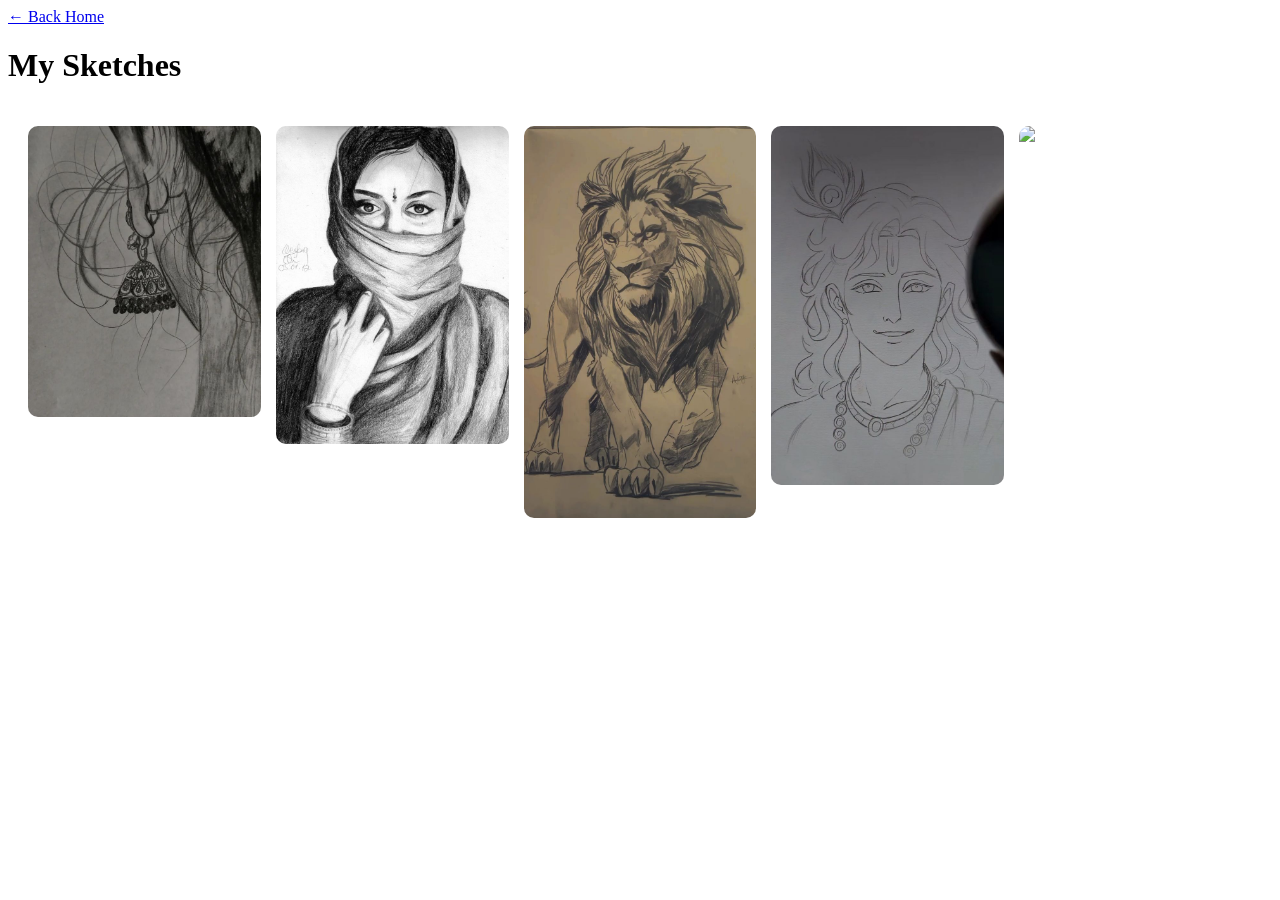
==== hobby.html @ 0a4ea5a4 "Update hobby.html" ====
<!DOCTYPE html>
<html lang="en">
<head>
    <meta charset="UTF-8">
    <title>Hobbies | Sketches</title>
    <link rel="stylesheet" href="style.css">
    <style>
        .gallery {
            display: grid;
            grid-template-columns: repeat(auto-fit, minmax(200px, 1fr));
            gap: 15px;
            padding: 20px;
        }
        .gallery img {
            width: 100%;
            border-radius: 10px;
            transition: transform 0.3s;
        }
        .gallery img:hover { transform: scale(1.05); }
    </style>
</head>
<body>
    <div class="container">
        <a href="index.html" class="nav-item">← Back Home</a>
        <h1>My Sketches</h1>
        <div class="gallery">
            <img src="drawing1.jpg">
            <img src="drawing1.jpg.jpg">
            <img src="drawing3.jpg.jpg">
            <img src="drawing4.jpg.jpg">
            <img src="niki.jpg">
        </div>
    </div>
</body>
</html>
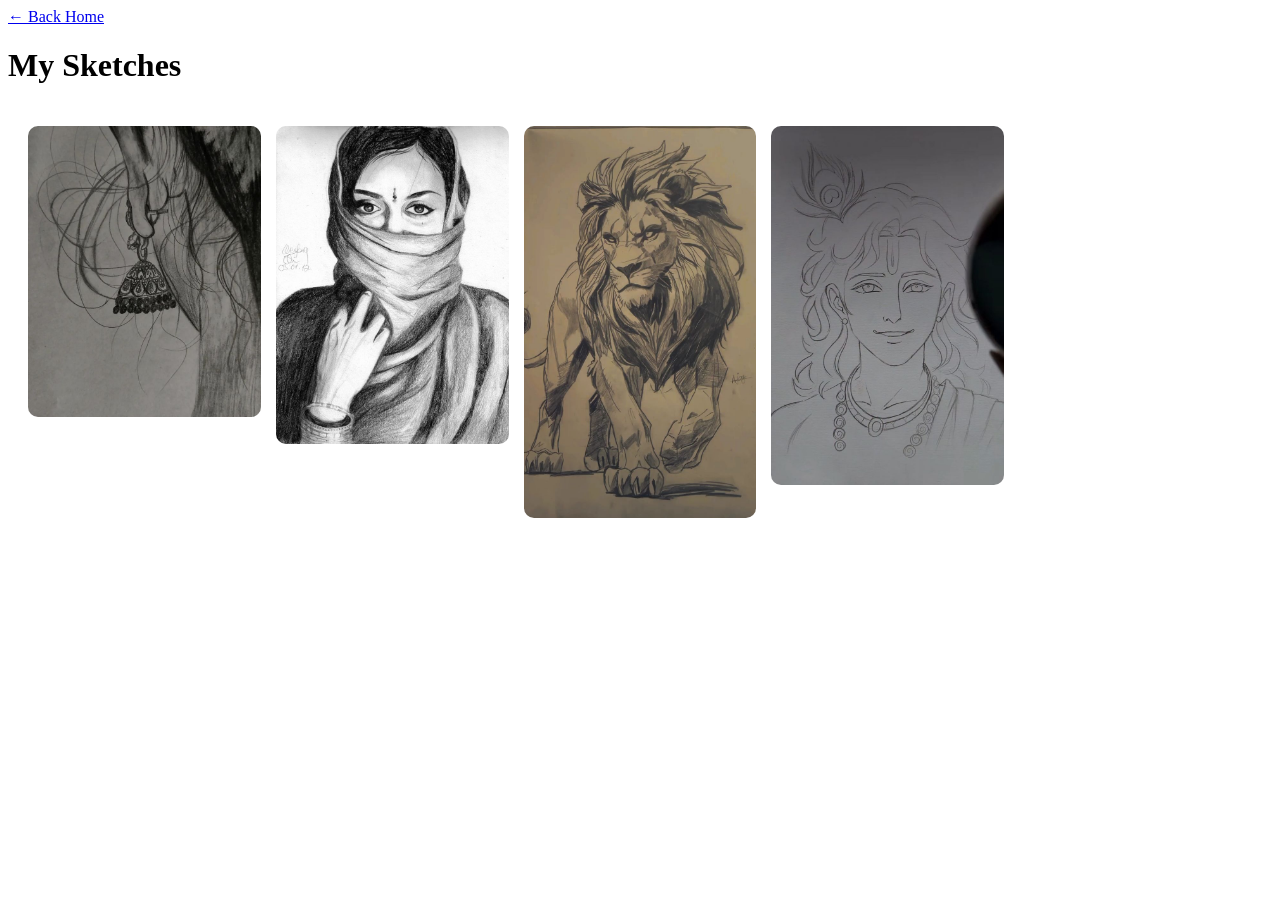
==== commit be133c7f: "Update hobby.html" ====
--- a/hobby.html
+++ b/hobby.html
@@ -28,7 +28,7 @@
             <img src="drawing1.jpg.jpg">
             <img src="drawing3.jpg.jpg">
             <img src="drawing4.jpg.jpg">
-            <img src="niki.jpg">
+            <img src="">
         </div>
     </div>
 </body>
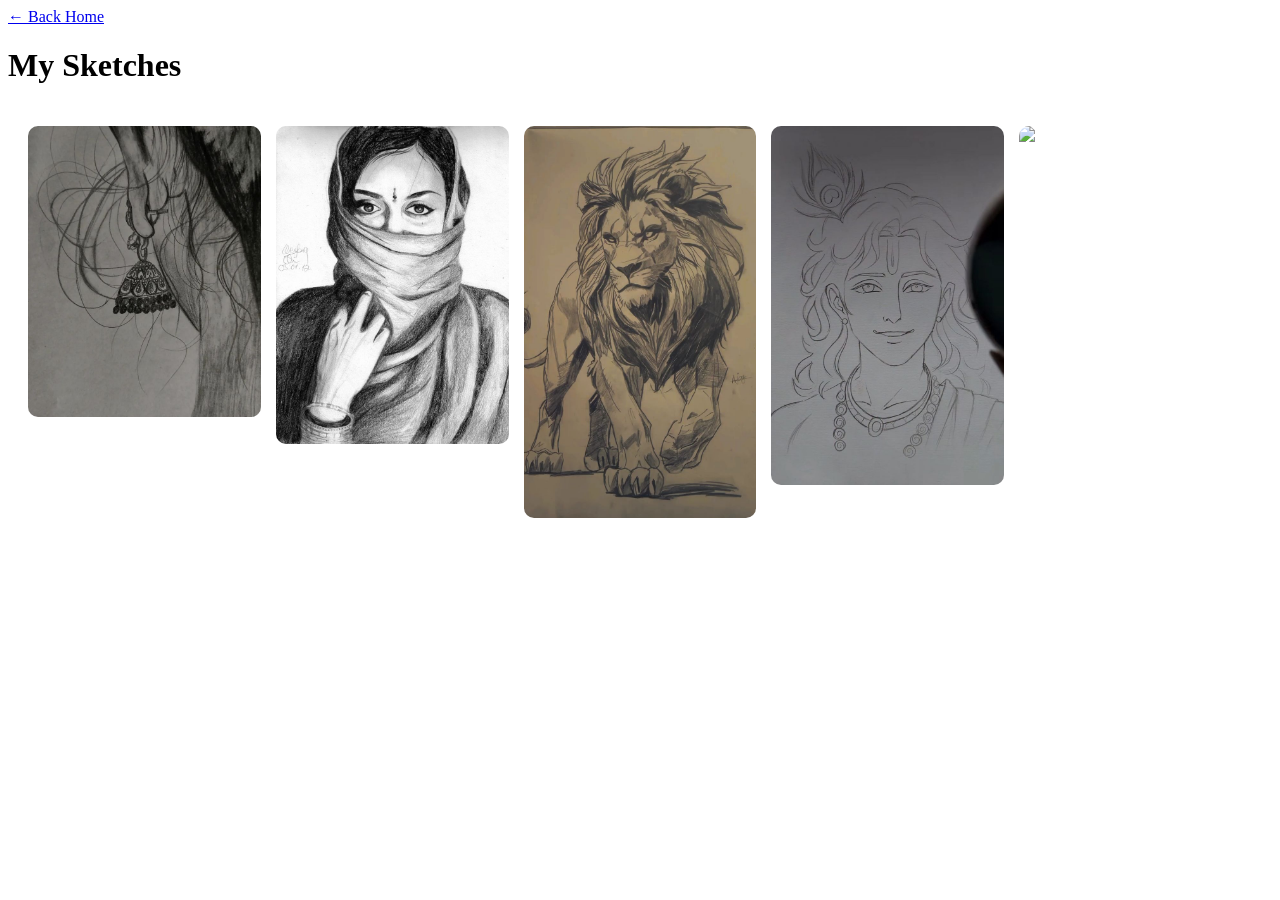
==== commit d97840ec: "Update hobby.html" ====
--- a/hobby.html
+++ b/hobby.html
@@ -28,7 +28,7 @@
             <img src="drawing1.jpg.jpg">
             <img src="drawing3.jpg.jpg">
             <img src="drawing4.jpg.jpg">
-            <img src="">
+            <img src="niki.jpg">
         </div>
     </div>
 </body>
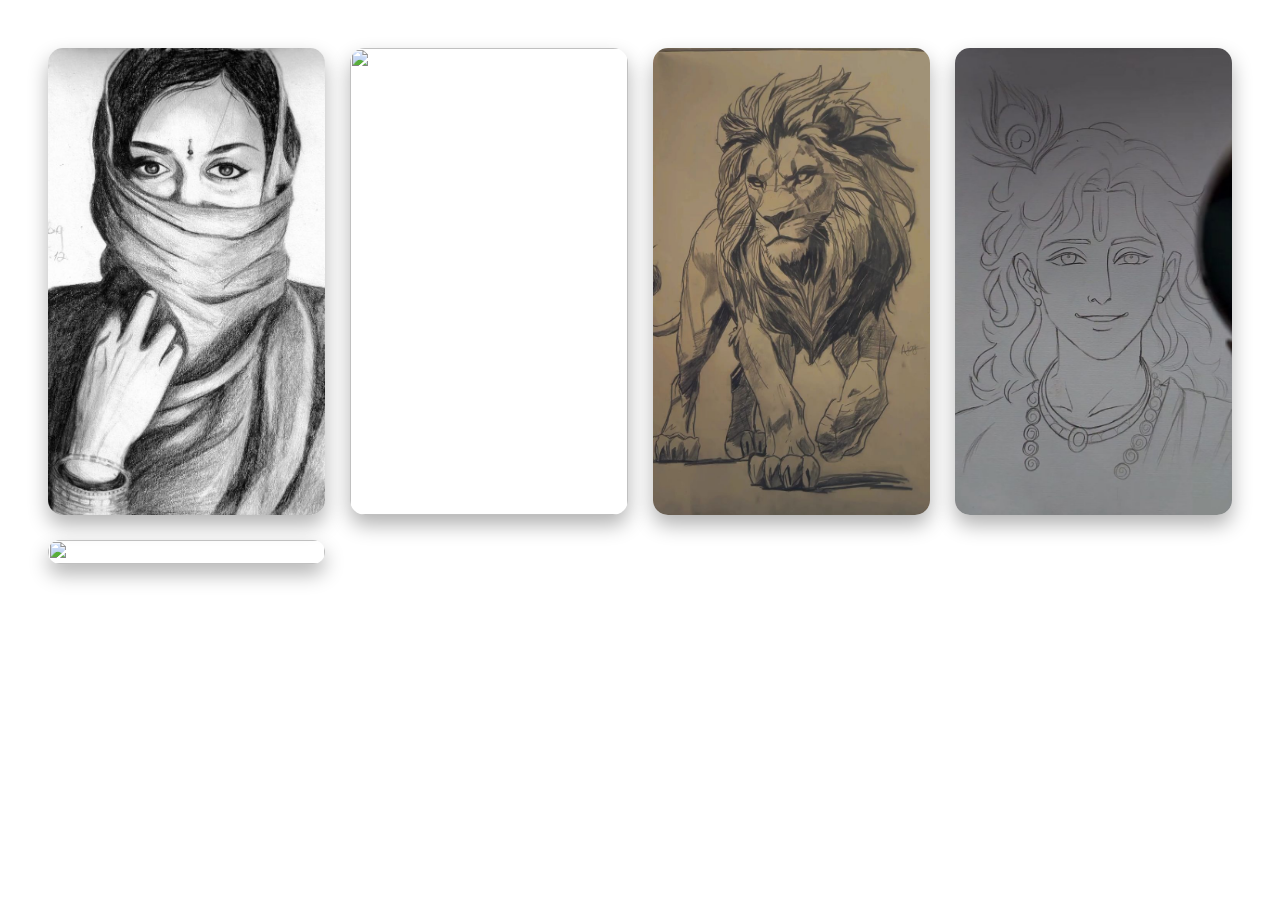
==== commit fd56cb0c: "Update hobby.html" ====
--- a/hobby.html
+++ b/hobby.html
@@ -4,32 +4,69 @@
     <meta charset="UTF-8">
     <title>Hobbies | Sketches</title>
     <link rel="stylesheet" href="style.css">
-    <style>
-        .gallery {
-            display: grid;
-            grid-template-columns: repeat(auto-fit, minmax(200px, 1fr));
-            gap: 15px;
-            padding: 20px;
-        }
-        .gallery img {
-            width: 100%;
-            border-radius: 10px;
-            transition: transform 0.3s;
-        }
-        .gallery img:hover { transform: scale(1.05); }
-    </style>
-</head>
-<body>
-    <div class="container">
-        <a href="index.html" class="nav-item">← Back Home</a>
-        <h1>My Sketches</h1>
-        <div class="gallery">
-            <img src="drawing1.jpg">
-            <img src="drawing1.jpg.jpg">
-            <img src="drawing3.jpg.jpg">
-            <img src="drawing4.jpg.jpg">
-            <img src="niki.jpg">
-        </div>
+   <style>
+    .gallery {
+        display: grid;
+        grid-template-columns: repeat(auto-fit, minmax(250px, 1fr));
+        gap: 25px;
+        padding: 40px;
+        /* This creates the 3D space for the flip */
+        perspective: 1000px; 
+    }
+
+    .gallery-item {
+        position: relative;
+        width: 100%;
+        border-radius: 15px;
+        overflow: hidden;
+        box-shadow: 0 10px 20px rgba(0,0,0,0.3);
+        
+        /* Smooth timing for the effect */
+        transition: transform 0.6s cubic-bezier(0.4, 0, 0.2, 1), 
+                    box-shadow 0.6s ease;
+        
+        /* Sets the pivot point to the top so it "flaps" downward */
+        transform-origin: top; 
+        cursor: pointer;
+    }
+
+    /* The "Flap and Go Down" Effect */
+    .gallery-item:hover {
+        /* rotateX tilts it down, translateY moves it slightly lower */
+        transform: rotateX(-25deg) translateY(15px); 
+        box-shadow: 0 25px 50px rgba(56, 189, 248, 0.4);
+        z-index: 10;
+    }
+
+    .gallery-img {
+        width: 100%;
+        height: 100%;
+        display: block;
+        object-fit: cover;
+        transition: filter 0.6s ease;
+    }
+
+    .gallery-item:hover .gallery-img {
+        filter: brightness(1.1);
+    }
+</style>
+
+<div class="gallery">
+   <div class="gallery-item">
+        <img src="drawing1.jpg.jpg" class="gallery-img">
     </div>
+    <div class="gallery-item">
+        <img src="drawing2.jpg.jpg" class="gallery-img">
+    </div>
+    <div class="gallery-item">
+        <img src="drawing3.jpg.jpg" class="gallery-img">
+    </div>
+    <div class="gallery-item">
+        <img src="drawing4.jpg.jpg" class="gallery-img">
+    </div>
+    <div class="gallery-item">
+        <img src="niki.jpg" class="gallery-img">
+    </div>
+</div>
 </body>
 </html>
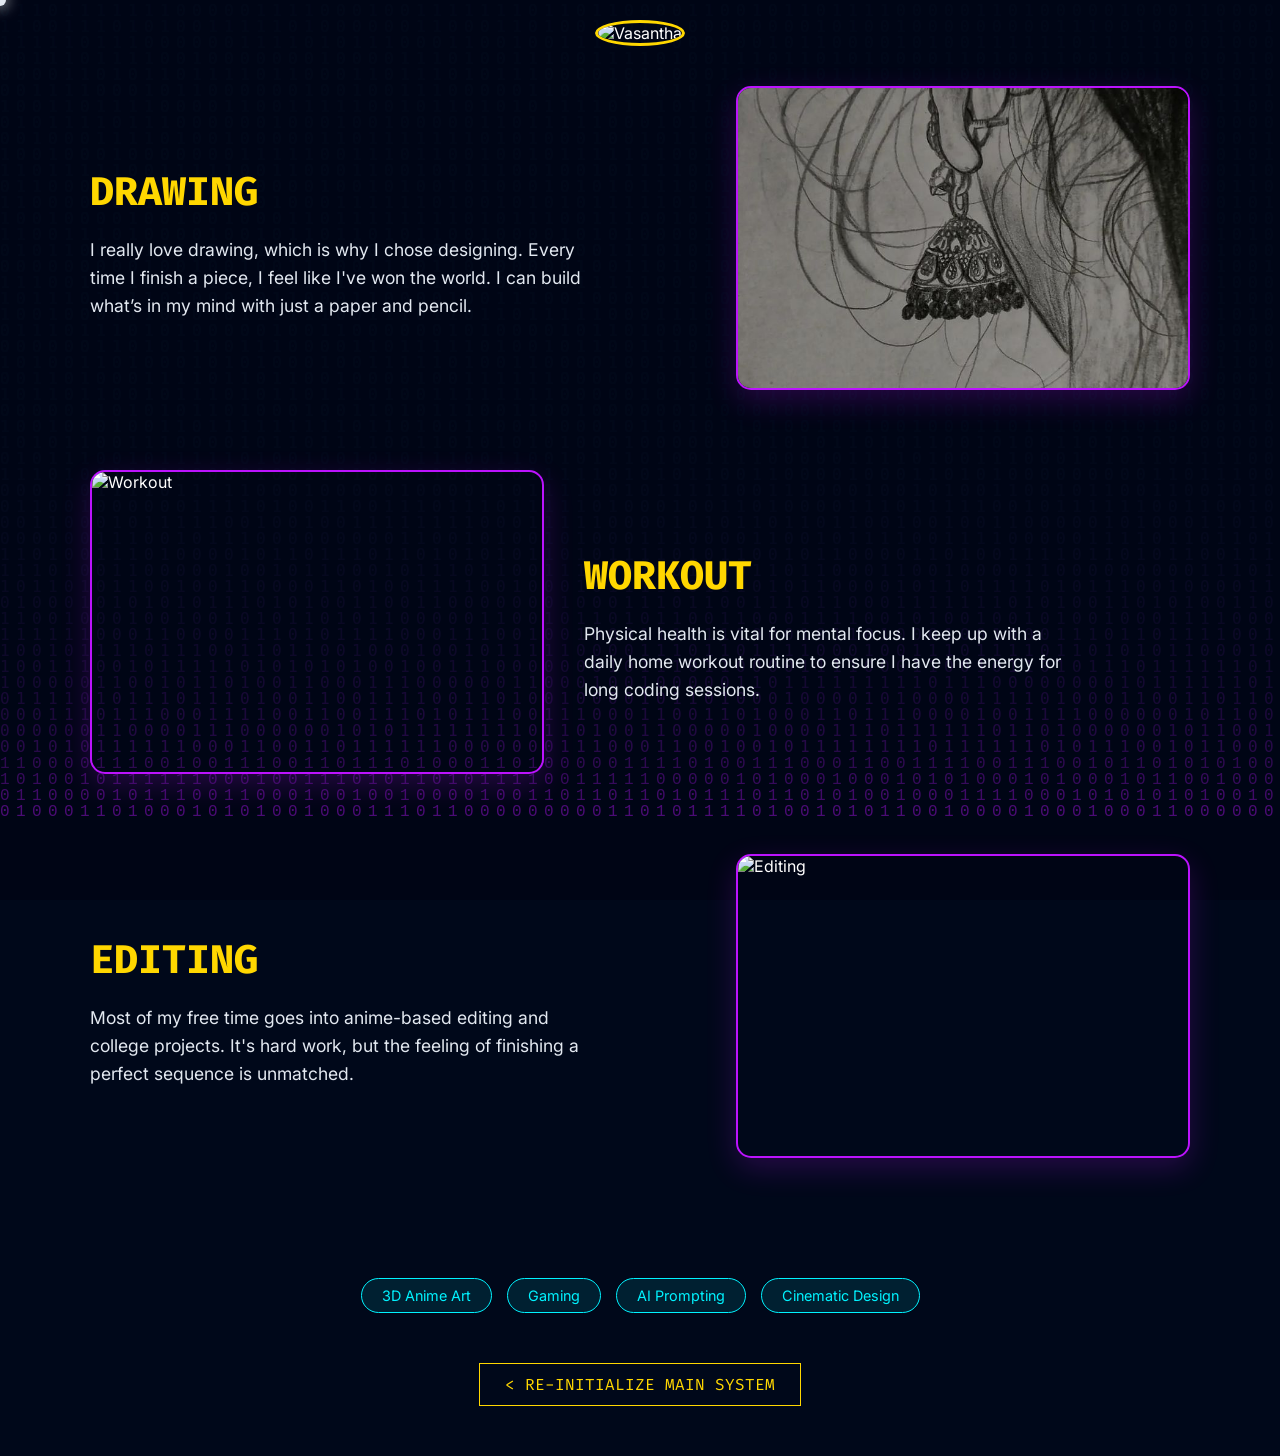
==== commit bfafa266: "Update hobby.html" ====
--- a/hobby.html
+++ b/hobby.html
@@ -2,71 +2,222 @@
 <html lang="en">
 <head>
     <meta charset="UTF-8">
-    <title>Hobbies | Sketches</title>
-    <link rel="stylesheet" href="style.css">
-   <style>
-    .gallery {
-        display: grid;
-        grid-template-columns: repeat(auto-fit, minmax(250px, 1fr));
-        gap: 25px;
-        padding: 40px;
-        /* This creates the 3D space for the flip */
-        perspective: 1000px; 
-    }
-
-    .gallery-item {
-        position: relative;
-        width: 100%;
-        border-radius: 15px;
-        overflow: hidden;
-        box-shadow: 0 10px 20px rgba(0,0,0,0.3);
+    <meta name="viewport" content="width=device-width, initial-scale=1.0">
+    <title>Hobbies | Vasantha Kumar</title>
+    <link href="https://fonts.googleapis.com/css2?family=Inter:wght@400;900&family=Fira+Code:wght@400;700&display=swap" rel="stylesheet">
+    
+    <style>
+        :root {
+            --bg: #00081a;
+            --royal-gold: #ffd700;
+            --royal-silver: #e2e8f0;
+            --neon-blue: #00f3ff;
+            --neon-purple: #bc13fe;
+        }
+
+        body {
+            margin: 0;
+            background-color: var(--bg);
+            color: #ffffff;
+            font-family: 'Inter', sans-serif;
+            overflow-x: hidden;
+            cursor: none; /* For our silver pointer */
+            text-align: center;
+        }
+
+        /* --- BACKGROUND BINARY --- */
+        #binary-void {
+            position: fixed;
+            top: 0;
+            left: 0;
+            width: 100vw;
+            height: 100vh;
+            z-index: -1;
+            opacity: 0.4;
+        }
+
+        #custom-pointer {
+            width: 12px; height: 12px; background: var(--royal-silver);
+            border-radius: 50%; position: fixed; pointer-events: none;
+            z-index: 10000; box-shadow: 0 0 15px #fff; transform: translate(-50%, -50%);
+        }
+
+        /* --- PROFILE HEADER --- */
+        .profile-img {
+            width: 100px; height: 100px; border-radius: 50%;
+            border: 3px solid var(--royal-gold);
+            margin-top: 20px; object-fit: cover;
+            animation: coinArrival 1s ease-out forwards;
+        }
+
+        @keyframes coinArrival {
+            0% { transform: rotateY(-360deg) scale(0); }
+            100% { transform: rotateY(0deg) scale(1); }
+        }
+
+        /* --- GALLERY LAYOUT --- */
+        .gallery-container {
+            max-width: 1100px;
+            margin: 0 auto;
+            padding: 40px 20px;
+        }
+
+        .gallery-row {
+            display: flex;
+            align-items: center;
+            justify-content: space-between;
+            gap: 40px;
+            margin-bottom: 80px;
+            perspective: 1000px;
+            text-align: left;
+        }
+
+        /* Alternate the order for a pro look */
+        .gallery-row:nth-child(even) { flex-direction: row-reverse; }
+
+        .text-box { flex: 1; }
         
-        /* Smooth timing for the effect */
-        transition: transform 0.6s cubic-bezier(0.4, 0, 0.2, 1), 
-                    box-shadow 0.6s ease;
-        
-        /* Sets the pivot point to the top so it "flaps" downward */
-        transform-origin: top; 
-        cursor: pointer;
-    }
-
-    /* The "Flap and Go Down" Effect */
-    .gallery-item:hover {
-        /* rotateX tilts it down, translateY moves it slightly lower */
-        transform: rotateX(-25deg) translateY(15px); 
-        box-shadow: 0 25px 50px rgba(56, 189, 248, 0.4);
-        z-index: 10;
-    }
-
-    .gallery-img {
-        width: 100%;
-        height: 100%;
-        display: block;
-        object-fit: cover;
-        transition: filter 0.6s ease;
-    }
-
-    .gallery-item:hover .gallery-img {
-        filter: brightness(1.1);
-    }
-</style>
-
-<div class="gallery">
-   <div class="gallery-item">
-        <img src="drawing1.jpg.jpg" class="gallery-img">
+        h1 { 
+            color: var(--royal-gold); 
+            font-size: 2.5rem; 
+            text-transform: uppercase; 
+            margin-bottom: 10px;
+            font-family: 'Fira Code', monospace;
+        }
+
+        p { 
+            font-size: 1.1rem; 
+            line-height: 1.6; 
+            color: var(--royal-silver); 
+            max-width: 500px;
+        }
+
+        /* --- THE FLAP IMAGE EFFECT --- */
+        .gallery-item {
+            flex: 1;
+            max-width: 450px;
+            border-radius: 15px;
+            overflow: hidden;
+            border: 2px solid var(--neon-purple);
+            box-shadow: 0 10px 30px rgba(188, 19, 254, 0.2);
+            transition: transform 0.6s cubic-bezier(0.4, 0, 0.2, 1);
+            transform-origin: top;
+            cursor: pointer;
+        }
+
+        .gallery-item:hover {
+            transform: rotateX(-20deg) translateY(15px);
+            box-shadow: 0 25px 50px rgba(188, 19, 254, 0.5);
+        }
+
+        .gallery-img { width: 100%; display: block; object-fit: cover; height: 300px; }
+
+        /* --- TAGS & NAV --- */
+        .hobby-tags {
+            display: flex;
+            justify-content: center;
+            gap: 15px;
+            margin-bottom: 50px;
+        }
+
+        .tag {
+            padding: 8px 20px;
+            border: 1px solid var(--neon-blue);
+            color: var(--neon-blue);
+            border-radius: 50px;
+            font-size: 0.9rem;
+            background: rgba(0, 243, 255, 0.1);
+        }
+
+        .back-home {
+            display: inline-block;
+            margin-bottom: 50px;
+            color: var(--royal-gold);
+            text-decoration: none;
+            font-family: 'Fira Code', monospace;
+            padding: 10px 25px;
+            border: 1px solid var(--royal-gold);
+            transition: 0.3s;
+        }
+        .back-home:hover { background: var(--royal-gold); color: #000; box-shadow: 0 0 20px var(--royal-gold); }
+
+    </style>
+</head>
+<body>
+
+    <canvas id="binary-void"></canvas>
+    <div id="custom-pointer"></div>
+
+    <img src="profile.jpeg" alt="Vasantha" class="profile-img">
+
+    <div class="gallery-container">
+        <div class="gallery-row">
+            <div class="text-box">
+                <h1>Drawing</h1>
+                <p>I really love drawing, which is why I chose designing. Every time I finish a piece, I feel like I've won the world. I can build what’s in my mind with just a paper and pencil.</p>
+            </div>
+            <div class="gallery-item">
+                <img src="drawing1.jpg" alt="Drawing" class="gallery-img">
+            </div>
+        </div>
+
+        <div class="gallery-row">
+            <div class="text-box">
+                <h1>Workout</h1>
+                <p>Physical health is vital for mental focus. I keep up with a daily home workout routine to ensure I have the energy for long coding sessions.</p>
+            </div>
+            <div class="gallery-item">
+                <img src="1515265.jpg" alt="Workout" class="gallery-img">
+            </div>
+        </div>
+
+        <div class="gallery-row">
+            <div class="text-box">
+                <h1>Editing</h1>
+                <p>Most of my free time goes into anime-based editing and college projects. It's hard work, but the feeling of finishing a perfect sequence is unmatched.</p>
+            </div>
+            <div class="gallery-item">
+                <img src="vas.jpg" alt="Editing" class="gallery-img">
+            </div>
+        </div>
     </div>
-    <div class="gallery-item">
-        <img src="drawing2.jpg.jpg" class="gallery-img">
+
+    <div class="hobby-tags">
+        <span class="tag">3D Anime Art</span>
+        <span class="tag">Gaming</span>
+        <span class="tag">AI Prompting</span>
+        <span class="tag">Cinematic Design</span>
     </div>
-    <div class="gallery-item">
-        <img src="drawing3.jpg.jpg" class="gallery-img">
-    </div>
-    <div class="gallery-item">
-        <img src="drawing4.jpg.jpg" class="gallery-img">
-    </div>
-    <div class="gallery-item">
-        <img src="niki.jpg" class="gallery-img">
-    </div>
-</div>
+
+    <a href="index.html" class="back-home">< RE-INITIALIZE MAIN SYSTEM</a>
+
+    <script>
+        // --- BINARY VOID JS ---
+        const canvas = document.getElementById('binary-void');
+        const ctx = canvas.getContext('2d');
+        canvas.width = window.innerWidth;
+        canvas.height = window.innerHeight;
+        const drops = Array(Math.floor(canvas.width / 16)).fill(1);
+
+        function draw() {
+            ctx.fillStyle = "rgba(0, 8, 26, 0.15)";
+            ctx.fillRect(0, 0, canvas.width, canvas.height);
+            ctx.fillStyle = "#bc13fe";
+            ctx.font = "16px monospace";
+            drops.forEach((y, i) => {
+                ctx.fillText(Math.random() > 0.5 ? "1" : "0", i * 16, y * 16);
+                if (y * 16 > canvas.height && Math.random() > 0.975) drops[i] = 0;
+                drops[i]++;
+            });
+        }
+        setInterval(draw, 40);
+
+        // --- POINTER JS ---
+        document.addEventListener('mousemove', (e) => {
+            const p = document.getElementById('custom-pointer');
+            p.style.left = e.clientX + 'px';
+            p.style.top = e.clientY + 'px';
+        });
+    </script>
 </body>
 </html>
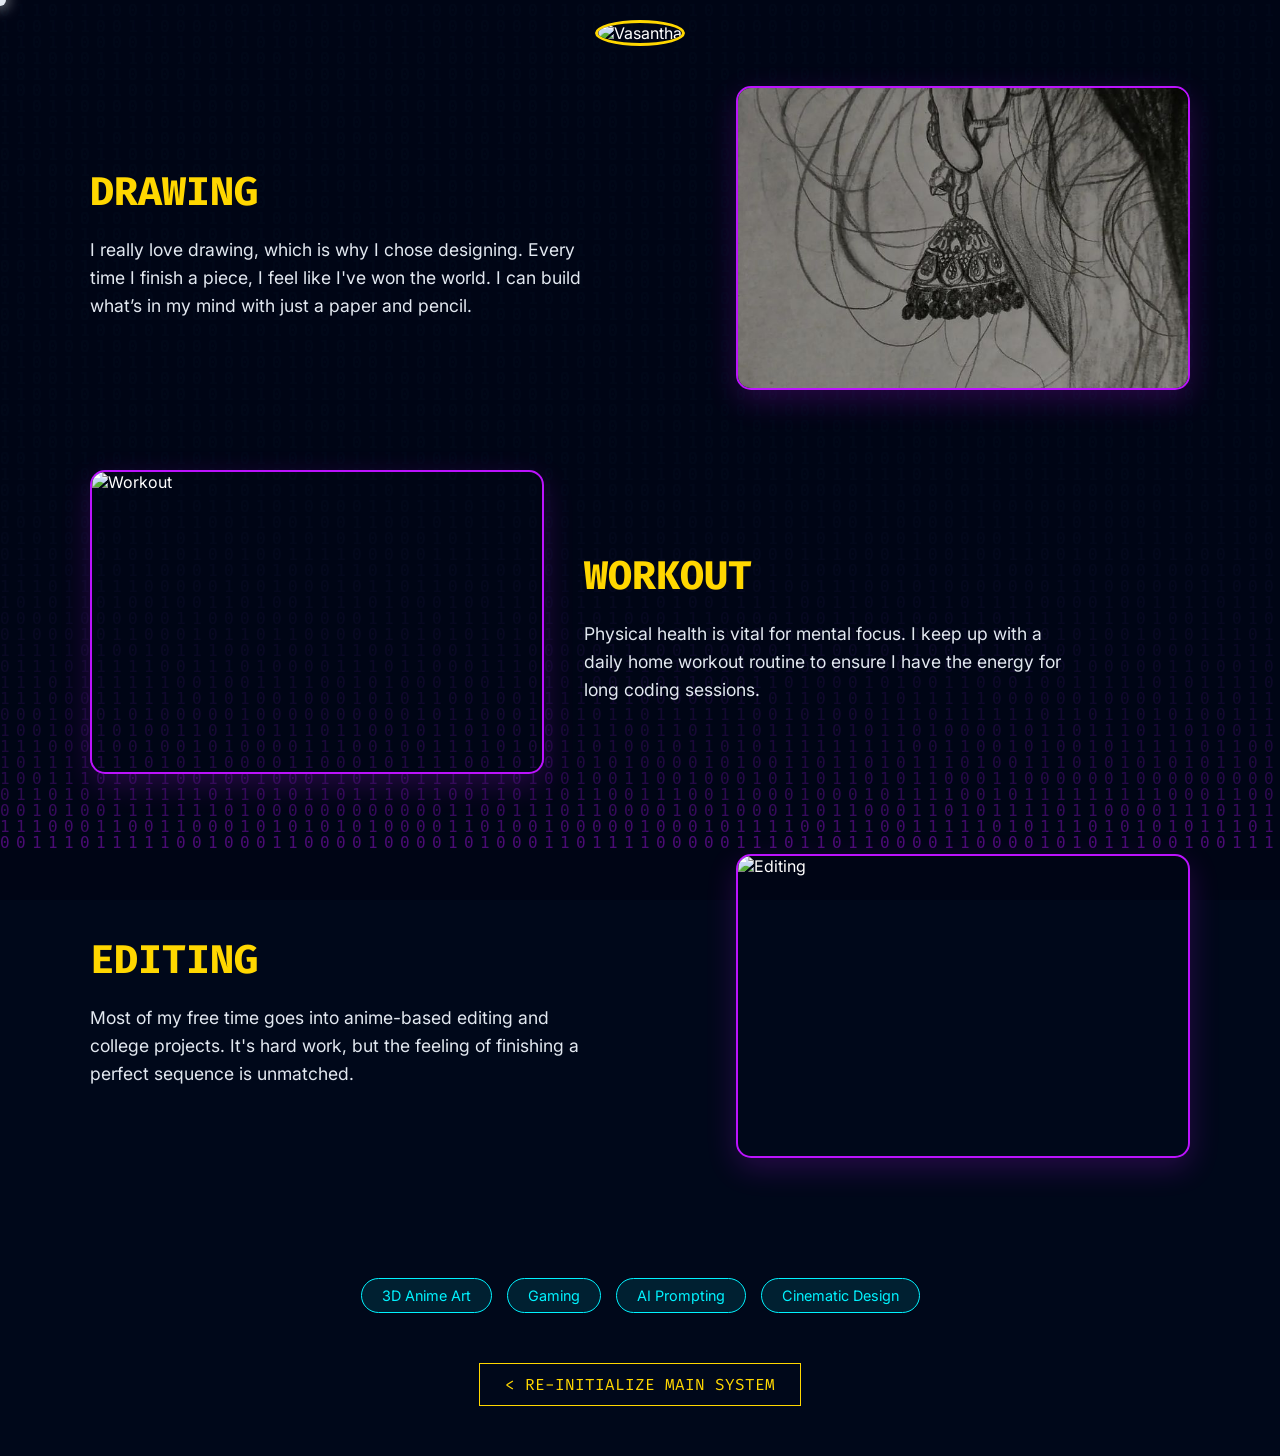
==== commit e22aba27: "Update hobby.html" ====
--- a/hobby.html
+++ b/hobby.html
@@ -148,7 +148,7 @@
     <canvas id="binary-void"></canvas>
     <div id="custom-pointer"></div>
 
-    <img src="profile.jpeg" alt="Vasantha" class="profile-img">
+    <img src="master..jpeg" alt="Vasantha" class="profile-img">
 
     <div class="gallery-container">
         <div class="gallery-row">
